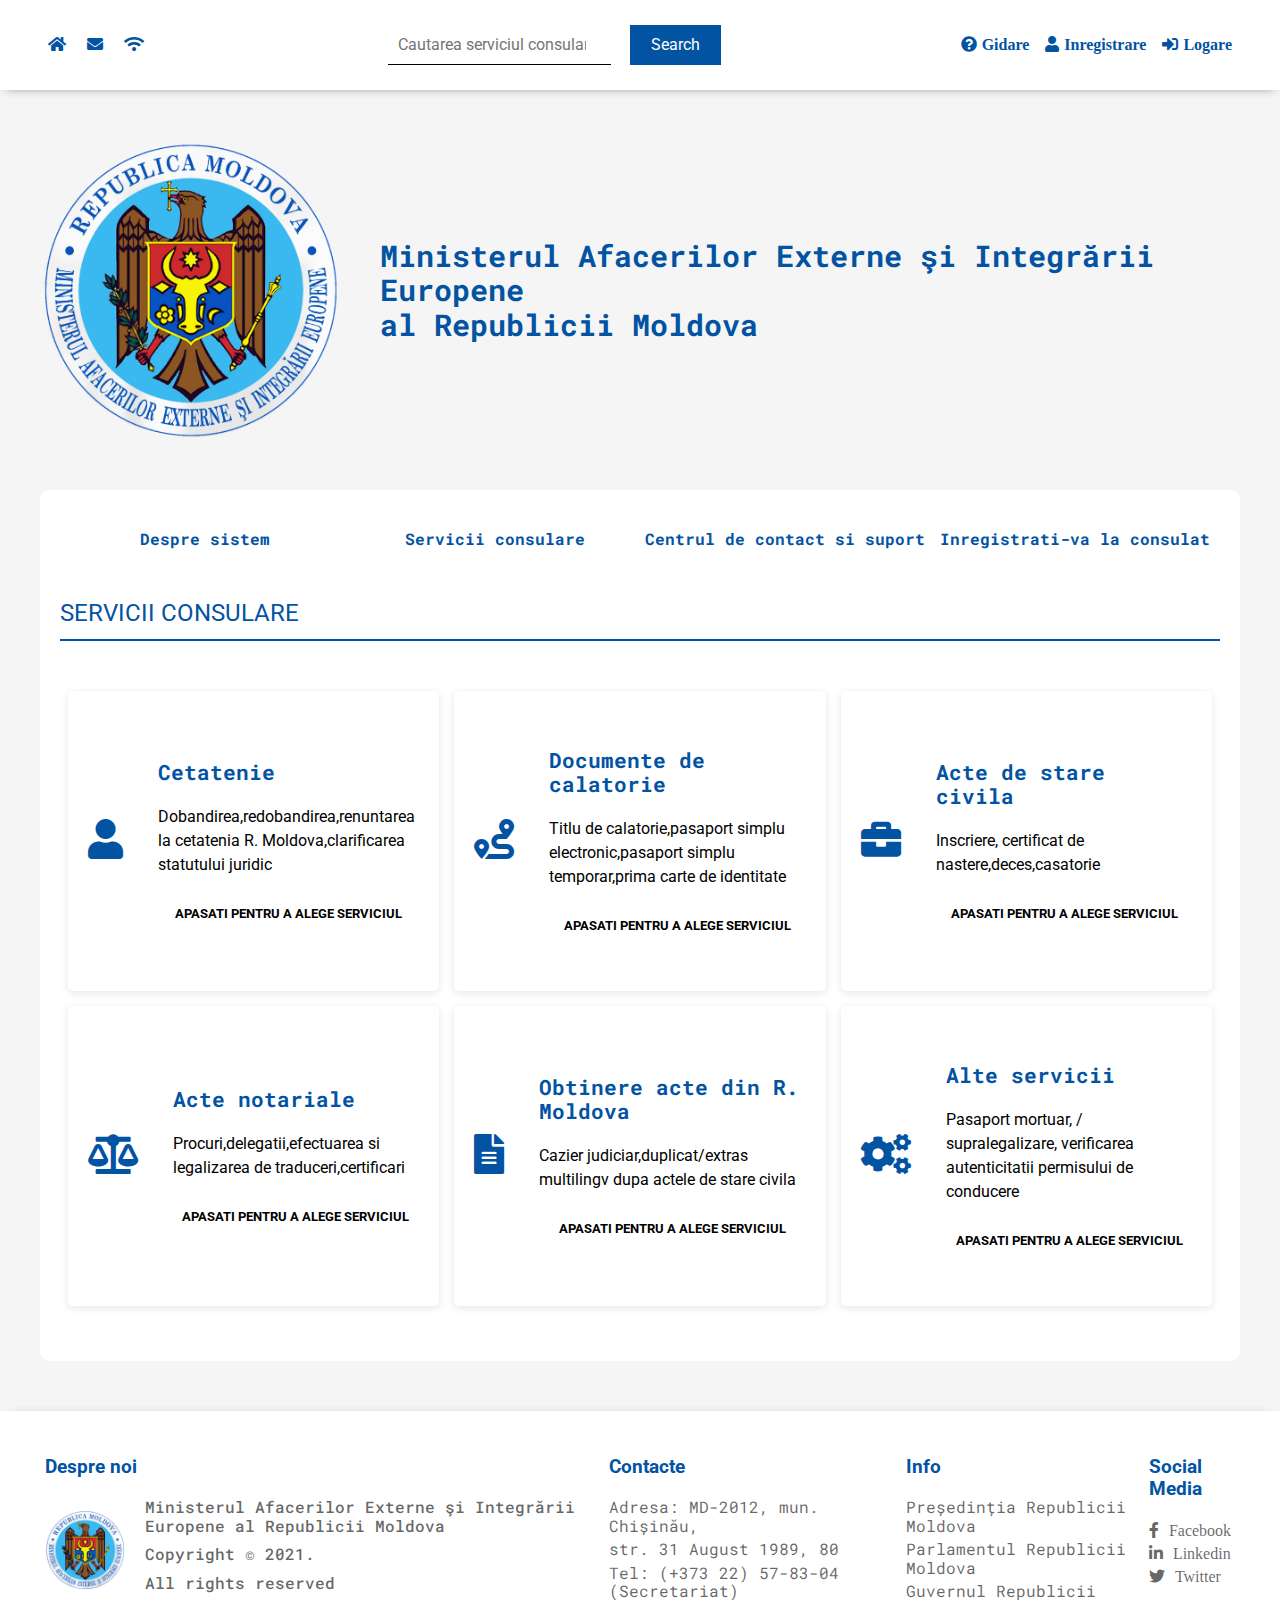
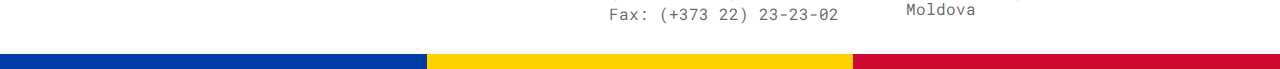
==== index.html @ ff4cf958 "Fixed Modal Windows" ====
<!DOCTYPE html>
<html lang="ro">

<head>
    <meta charset="UTF-8">
    <meta http-equiv="X-UA-Compatible" content="IE=edge">
    <meta name="viewport" content="width=device-width, initial-scale=1.0">
    <meta name="description" content="Servicii Consulare R.Moldova">
    <meta name="keywords"
        content="e-consulat, Servicii, Servicii Consulare, Consulat, Servicii Consulare R. Moldova, Servicii Online">
    <meta name="author" content="Oprea Danu">
    <link rel="icon" href="img/tab-icon.ico">
    <title>e-Consulatul R. Moldova</title>

    <link rel="preconnect" href="https://fonts.googleapis.com">
    <link rel="preconnect" href="https://fonts.gstatic.com" crossorigin>
    <link
        href="https://fonts.googleapis.com/css2?family=Roboto+Mono:wght@400;700&family=Roboto:wght@400;700&display=swap"
        rel="stylesheet">

    <link rel="stylesheet" href="css/all.css">
    <link rel="stylesheet" href="css/normalize.css">
    <link rel="stylesheet" href="css/style.css">
</head>

<body>
    <header id="header">
        <nav class="nav-bar">
            <div class="container">
                <ul class="nav-bar__ul">
                    <li class="nav-bar__item">
                        <ul class="nav-bar__sub-ul">
                            <li class="nav-bar__sub-item">
                                <a href="#" class="nav-bar__sub-link"><i class="fas fa-home"></i></a>
                            </li>
                            <li class="nav-bar__sub-item">
                                <a href="#" class="nav-bar__sub-link"><i class="fas fa-envelope"></i></a>
                            </li>
                            <li class="nav-bar__sub-item">
                                <a href="#" class="nav-bar__sub-link"><i class="fas fa-wifi"></i></a>
                            </li>
                        </ul>
                    </li>
                    <li class="nav-bar__item">
                        <form class="nav-search">
                            <input type="search" name="search" class="search-input"
                                placeholder="Cautarea serviciul consular">
                            <button type="submit" class="btn-search">Search</button>
                        </form>
                    </li>
                    <li class="nav-bar__item">
                        <ul class="nav-bar__sub-ul">
                            <li class="nav-bar__sub-item">
                                <a href="#" class="nav-bar__sub-link"><i class="fas fa-question-circle">Gidare</i></a>
                            </li>
                            <li class="nav-bar__sub-item">
                                <a href="#" class="nav-bar__sub-link"><i class="fas fa-user">Inregistrare</i></a>
                            </li>
                            <li class="nav-bar__sub-item">
                                <a href="#" class="nav-bar__sub-link"><i class="fas fa-sign-in-alt">Logare</i></a>
                            </li>
                        </ul>
                    </li>
                </ul>
            </div> <!-- container close -->
        </nav> <!-- nav-bar close -->
    </header> <!-- #header close -->

    <section class="section" id="banner">
        <div class="container">
            <div id="head-logo">
                <a class="head-logo__link" href="index.html">
                    <img class="main-logo" src="img/MAE Moldova.png"
                        alt="Ministerul Afacerilor Externe şi Integrării Europene al Republicii Moldova">
                    <div>Ministerul Afacerilor Externe şi Integrării Europene <br> al Republicii Moldova</div>
                </a>
            </div>
        </div>
    </section> <!-- banner close -->

    <section class="section" id="service">
        <div class="container">
            <div class="service-wrapper">
                <div class="service__nav-info">
                    <ul class="service__nav-ul">
                        <li class="service__nav-item">
                            <a class="service__nav-link" href="#">Despre sistem</a>
                        </li>
                        <li class="service__nav-item">
                            <a class="service__nav-link" href="#">Servicii consulare</a>
                        </li>
                        <li class="service__nav-item">
                            <a class="service__nav-link" href="#">Centrul de contact si suport</a>
                        </li>
                        <li class="service__nav-item">
                            <a class="service__nav-link" href="#">Inregistrati-va la consulat</a>
                        </li>
                    </ul>
                </div> <!-- service__nav-info close -->
                <div class="service__title">Servicii Consulare <br>
                    <hr>
                </div>



                <div class="modal-wrapper">
                    <div class="modal__inner">
                        <div class="modal__item">
                            <div class="modal__item-link">
                                <div class="modal__item-icon">
                                    <i class="fas fa-user"></i>
                                </div>
                                <div class="modal__item-info">
                                    <div class="modal__item-title">Cetatenie</div>
                                    <div class="modal__item-text">Dobandirea,redobandirea,renuntarea la cetatenia R.
                                        Moldova,clarificarea statutului juridic</div>
                                    <div class="modal__item-help">Apasati pentru a alege serviciul </div>
                                </div>
                            </div>

                            <div class="modali-content">
                                <a href="javascript:void(0)" class="modal-close"><i class="fas fa-times"></i></a>
                                <p class="mod">Cetatenie</p>
                                <p class="choice">Alegeţi, din lista de mai jos, serviciul despre care doriţi să aflaţi
                                    informatii sau sa adăugaţi o cerere nouă.
                                </p>
                                <div class="container2">
                                    <div class="container2_title">
                                        <p class="upper"> REDOBÂNDIREA / ACORDAREA CETĂȚENIEI R. MOLDOVEI</p>
                                    </div>
                                    <div class="container2_href">
                                        <div class="a1">
                                            <a href="#">Redobandirea cetateniei R. Moldova - pentru persoanele care au
                                                pierdut
                                                aceasta cetatenie,precum si descendentilor acestora pana la gradul II
                                                inclusiv
                                            </a>
                                        </div>
                                        <div class="a1">
                                            <a href="#">Redobandirea cetateniei R. Moldova - pentru persoanele care au
                                                fost cetateni
                                                R. Moldova, dar au pierdut cetatenia R. Moldova din motive neimputabile
                                                lor sau carora
                                                aceasta cetatenie le-a fost ridicata fara voia lor,precum si
                                                descendentii
                                                acestora pana la gradul III
                                            </a>
                                        </div>
                                        <div class="a1">
                                            <a href="#">
                                                Modificarea optiunii de domiciliu - inainte de aprobarea solicitarii de
                                                redobandire
                                            </a>
                                        </div>
                                        <div class="a1">
                                            <a href="#">
                                                Depunerea juramantului de credinta
                                            </a>
                                        </div>
                                        <div class="a1">

                                            <a href="#">
                                                Acordarea cetateniei R. Moldova articolul 8,indice 1
                                            </a>
                                        </div>
                                        <div class="a1">
                                            <a href="#">
                                                Eliberarea duplicatului certificatului de cetatenie R. Moldova
                                            </a>
                                        </div>
                                        <div class="a1">
                                            <a href="#">
                                                Eliberarea dovezii de cetatenie
                                            </a>

                                        </div>
                                    </div>
                                </div>
                                <div class="container2">
                                    <div class="container2_title">
                                        <p class="upper"> Dobandirea cetateniei R. Moldova pentru minori (neinclusi in
                                            ordinul anc
                                            al parintelui/parintilor</p>
                                    </div>
                                    <div class="container2_href">
                                        <div class="a1">
                                            <a href="#">
                                                Dobandirea cetateniei R. Moldova pentru minori (daca parintele a obtinut
                                                cetatenia
                                                R. Moldova cf art. 10)
                                            </a>
                                        </div>
                                        <div class="a1">
                                            <a href="#">
                                                Dobandirea cetateniei R. Moldova pentru minori (daca parintele a obtinut
                                                cetatenia
                                                R. Moldova cf art. 11)
                                            </a>
                                        </div>
                                        <div class="a1">
                                            <a href="#">
                                                Dobandirea cetateniei R. Moldova pentru minori (daca parintele a obtinut
                                                cetatenia
                                                R. Moldova cf art. 8 indice 1)
                                            </a>
                                        </div>
                                        <div class="a1">
                                            <a href="#">
                                                Eliberarea certificatului de cetatenie R. Moldova minorilor (pentru
                                                cererile de
                                                redobandire depuse ulterior dobandirii cetateniei R. Moldova de catre
                                                parinti)
                                            </a>
                                        </div>
                                    </div>
                                </div>
                                <div class="container2" id="error">
                                    <div class="container2_title">
                                        <p class="upper">
                                            Renuntarea la cetatenia R. Moldova
                                        </p>
                                    </div>
                                    <div class="container2_href">
                                        <div class="a1">
                                            <a href="#">
                                                Renuntare la cetatenia R. Moldova
                                            </a>
                                        </div>
                                        <div class="a1">
                                            <a href="#">
                                                Eliberarea adeverintei de recrutare
                                            </a>
                                        </div>
                                        <div class="a1">
                                            <a href="#">
                                                Verificarea statutului juridic in raportul cu statul R. Moldova
                                            </a>
                                        </div>
                                    </div>
                                </div>
                            </div> <!-- modali-content close -->
                        </div> <!-- modal__item close -->

                        <div class="modal__item">
                            <div class="modal__item-link">
                                <div class="modal__item-icon">
                                    <i class="fas fa-route"></i>
                                </div>
                                <div class="modal__item-info">
                                    <div class="modal__item-title">Documente de calatorie</div>
                                    <div class="modal__item-text">Titlu de calatorie,pasaport simplu electronic,pasaport
                                        simplu temporar,prima carte de identitate</div>
                                    <div class="modal__item-help">Apasati pentru a alege serviciul </div>
                                </div>
                            </div>
                            <div class="modali-content">
                                <a href="javascript:void(0)" class="modal-close"><i class="fas fa-times"></i></a>
                                <p class="mod">Documente de calatorie</p>
                                <p class="choice">Alegeţi, din lista de mai jos, serviciul despre care doriţi să aflaţi
                                    informatii sau sa adăugaţi o cerere nouă.
                                </p>
                                <div class="container2">
                                    <div class="container2_title">
                                        <p class="upper"> Titlu de calatorie</p>
                                    </div>
                                    <div class="container2_href">
                                        <div class="a1">
                                            <a href="#">Titlu de calatorie pentru cetateni R.Moldova majori (valabil max
                                                30 zile)
                                            </a>
                                        </div>
                                        <div class="a1">
                                            <a href="#">Titlu de calatorie pentru cetateni R.Moldova minori cu varsta
                                                sub 14 ani
                                                (valabil max 30 zile)
                                            </a>
                                        </div>
                                        <div class="a1">
                                            <a href="#">
                                                Titlu de calatorie pentru cetateni R.Moldova minori cu varsta peste 14
                                                ani (valabil
                                                max 30 zile)
                                            </a>
                                        </div>

                                    </div>
                                </div>
                                <div class="container2">
                                    <div class="container2_title">
                                        <p class="upper"> carte de identitate</p>
                                    </div>
                                    <div class="container2_href">
                                        <div class="a1">
                                            <a href="#">
                                                Eliberarea primei carti de identitate la implinirea de 14 ani
                                            </a>
                                        </div>

                                    </div>
                                </div>
                                <div class="container2" id="error">
                                    <div class="container2_title">
                                        <p class="upper">
                                            Pasaport simplu electronic
                                        </p>
                                    </div>
                                    <div class="container2_href">
                                        <div class="a1">
                                            <a href="#">
                                                Pasaport simplu electronic pentru cetateni R.Moldova majori cu
                                                domiciliul in
                                                R.Moldova (valabil 10 ani)
                                            </a>
                                        </div>
                                        <div class="a1">
                                            <a href="#">
                                                Pasaport simplu electronic pentru cetateni R.Moldova majori cu
                                                domiciliul in
                                                strainatate (valabil 10 ani)

                                            </a>
                                        </div>
                                        <div class="a1">
                                            <a href="#">
                                                Pasaport simplu electronic pentru cetateni R.Moldova minori cu varsta
                                                sub 14 ani cu
                                                domiciliul in R.Moldova (valabil 3/5 ani)

                                            </a>
                                        </div>
                                        <div class="a1">
                                            <a href="#">
                                                Pasaport simplu electronic pentru cetateni R.Moldova minori cu varsta
                                                sub 14 ani cu
                                                domiciliul in strainatate (valabil 3/5 ani)
                                            </a>
                                        </div>
                                        <div class="a1">
                                            <a href="#">
                                                Pasaport simplu electronic pentru cetateni R.Moldova minori cu varsta
                                                peste 14 ani
                                                cu domiciliul in R.Moldova (5 ani)
                                            </a>
                                        </div>
                                        <div class="a1">
                                            <a href="#">
                                                Pasaport simplu electronic pentru cetateni R.Moldova minori cu varsta
                                                peste 14 ani
                                                cu domiciliul in strainatate (5 ani)
                                            </a>
                                        </div>

                                    </div>
                                </div>
                                <div class="container2" id="error">
                                    <div class="container2_title">
                                        <p class="upper">
                                            PAȘAPORT SIMPLU TEMPORAR

                                        </p>
                                    </div>
                                    <div class="container2_href">
                                        <div class="a1">
                                            <a href="#">
                                                Pasaport simplu temporar pentru cetateni R.Moldova majori cu domiciliul
                                                in R.Moldova
                                                (valabil 1 ani)
                                            </a>
                                        </div>
                                        <div class="a1">
                                            <a href="#">
                                                Pasaport simplu temporar pentru cetateni R.Moldova majori cu domiciliul
                                                in
                                                strainatate (valabil 1 ani)

                                            </a>
                                        </div>
                                        <div class="a1">
                                            <a href="#">
                                                Pasaport simplu temporar pentru cetateni R.Moldova minori cu varsta sub
                                                14 ani cu
                                                domiciliul in R.Moldova (1 an)

                                            </a>
                                        </div>
                                        <div class="a1">
                                            <a href="#">
                                                Pasaport simplu temporar pentru cetateni R.Moldova minori cu varsta sub
                                                14 ani cu
                                                domiciliul in strainatate (valabil 1 an)
                                            </a>
                                        </div>
                                        <div class="a1">
                                            <a href="#">
                                                Pasaport simplu temporar pentru cetateni R.Moldova minori cu varsta
                                                peste 14 ani cu
                                                domiciliul in R.Moldova (valabil 1 an)
                                            </a>
                                        </div>
                                        <div class="a1">
                                            <a href="#">
                                                Pasaport simplu temporar pentru cetateni R.Moldova minori cu varsta
                                                peste 14 ani cu
                                                domiciliul in strainatate (valabil 1 an)
                                            </a>
                                        </div>
                                    </div>
                                </div>
                            </div> <!-- modali-content close-->
                        </div> <!-- modal__item close -->

                        <div class="modal__item">
                            <div class="modal__item-link">
                                <div class="modal__item-icon">
                                    <i class="fas fa-briefcase"></i>
                                </div>
                                <div class="modal__item-info">
                                    <div class="modal__item-title">Acte de stare civila</div>
                                    <div class="modal__item-text">Inscriere, certificat de nastere,deces,casatorie</div>
                                    <div class="modal__item-help">Apasati pentru a alege serviciul </div>
                                </div>
                            </div>
                            <div class="modali-content">
                                <a href="javascript:void(0)" class="modal-close"><i class="fas fa-times"></i></a>
                                <p class="mod">Acte de stare civila</p>
                                <p class="choice">Alegeţi, din lista de mai jos, serviciul despre care doriţi să aflaţi
                                    informatii sau sa adăugaţi o cerere nouă.
                                </p>
                                <div class="container2">
                                    <div class="container2_title">
                                        <p class="upper">acte de stare civila</p>
                                    </div>
                                    <div class="container2_href">
                                        <div class="a1">
                                            <a href="#">Inscriere certificat de nastere strain in registrele de stare
                                                civila
                                                R.Moldova
                                            </a>
                                        </div>
                                        <div class="a1">
                                            <a href="#">Inregistrare nastere
                                            </a>
                                        </div>
                                        <div class="a1">
                                            <a href="#">
                                                Inregistrarea (oficierea) casatoriei la misiunea diplomatica/oficiul
                                                consular
                                            </a>
                                        </div>
                                        <div class="a1">
                                            <a href="#">Inscriere certificat de casatorie strain in registrele de stare
                                                civila
                                                R.Moldova
                                            </a>
                                        </div>
                                        <div class="a1">
                                            <a href="#">Inregistrare deces
                                            </a>
                                        </div>
                                        <div class="a1">
                                            <a href="#">Inscriere certificat de deces strain in registrele de stare
                                                civila
                                                R.Moldova
                                            </a>
                                        </div>
                                        <div class="a1">
                                            <a href="#">Inscriere de mentiuni privind modificarile intervenite in
                                                statutul civil
                                                in strainatate
                                            </a>
                                        </div>
                                    </div>
                                </div>
                            </div> <!-- modali-content close-->
                        </div> <!-- modal__item close -->

                        <div class="modal__item">
                            <div class="modal__item-link">
                                <div class="modal__item-icon">
                                    <i class="fas fa-balance-scale"></i>
                                </div>
                                <div class="modal__item-info">
                                    <div class="modal__item-title">Acte notariale</div>
                                    <div class="modal__item-text">Procuri,delegatii,efectuarea si legalizarea de
                                        traduceri,certificari</div>
                                    <div class="modal__item-help">Apasati pentru a alege serviciul </div>
                                </div>
                            </div>
                            <div class="modali-content">
                                <a href="javascript:void(0)" class="modal-close"><i class="fas fa-times"></i></a>
                                <p class="mod">Acte notariale</p>
                                <p class="choice">Alegeţi, din lista de mai jos, serviciul despre care doriţi să aflaţi
                                    informatii sau sa adăugaţi o
                                    cerere nouă.
                                </p>
                                <div class="container2">
                                    <div class="container2_title">
                                        <p class="upper"> autentificari</p>
                                    </div>
                                    <div class="container2_href">
                                        <div class="a1">
                                            <a href="./downloads/masters.pdf">Procuri</a>
                                        </div>
                                        <div class="a1">
                                            <a href="#">Delegatii
                                            </a>
                                        </div>
                                        <div class="a1">
                                            <a href="#">
                                                Modificarea optiunii de domiciliu - inainte de aprobarea solicitarii de
                                                redobandire
                                            </a>
                                        </div>
                                        <div class="a1">
                                            <a href="#">
                                                Depunerea juramantului de credinta
                                            </a>
                                        </div>
                                        <div class="a1">

                                            <a href="#">
                                                Acordarea cetateniei R.Moldova articolul 8,indice 1
                                            </a>
                                        </div>
                                        <div class="a1">
                                            <a href="#">
                                                Eliberarea duplicatului certificatului de cetatenie R.Moldova
                                            </a>
                                        </div>
                                        <div class="a1">
                                            <a href="#">
                                                Eliberarea dovezii de cetatenie
                                            </a>
                                        </div>
                                        <div class="container2">
                                            <div class="container2_title">
                                                <p class="upper">altele</p>
                                            </div>
                                            <div class="container2_href">
                                                <div class="a1">
                                                    <a href="#">Testamente
                                                    </a>
                                                </div>
                                                <div class="a1">
                                                    <a href="#">Eliberarea duplicatelor actelor autentice la o data
                                                        ulterioara
                                                        autentificarii
                                                        acestora
                                                    </a>
                                                </div>
                                                <div class="a1">
                                                    <a href="#">
                                                        Conventia de alegere a legii aplicabile regimului matrimonial
                                                    </a>
                                                </div>
                                                <div class="a1">
                                                    <a href="#">Angajament plata
                                                    </a>
                                                </div>
                                            </div>
                                        </div>
                                    </div>
                                </div>
                                <div class="container2">
                                    <div class="container2_title">
                                        <p class="upper"> Legalizari </p>
                                    </div>
                                    <div class="container2_href">
                                        <div class="a1">
                                            <a href="#">
                                                Legalizare de copii de pe inscrisuri
                                            </a>
                                        </div>
                                        <div class="a1">
                                            <a href="#">
                                                Legalizarea de sigilii si semnaturi de pe acte oficiale -
                                                Supralegalizare
                                            </a>
                                        </div>
                                        <div class="a1">
                                            <a href="#">
                                                Laglizarea de semnaturi de pe inscrisuri sub semnatura privata
                                            </a>
                                        </div>
                                        <div class="container2">
                                            <div class="container2_title">
                                                <p class="upper"> Legalizari de traduceri </p>
                                            </div>
                                            <div class="container2_href">
                                                <div class="a1">
                                                    <a href="#">
                                                        Legalizarea semnaturii unui traducator autorizat de Ministerul
                                                        Justitiei
                                                        R.Moldova
                                                    </a>
                                                </div>
                                                <div class="a1">
                                                    <a href="#">
                                                        Efectuarea si legalizarea de traduceri de catre consulat
                                                    </a>
                                                </div>
                                            </div>
                                        </div>
                                    </div>
                                </div>
                                <div class="container2" id="error">
                                    <div class="container2_title">
                                        <p class="upper">
                                            Certificari
                                        </p>
                                    </div>
                                    <div class="container2_href">
                                        <div class="a1">
                                            <a href="#">
                                                Certificarea ca o persoana este in viata
                                            </a>
                                        </div>
                                        <div class="a1">
                                            <a href="#">
                                                Certificarea ca o anumita persoana se afla intr-un anumit loc
                                            </a>
                                        </div>
                                        <div class="a1">
                                            <a href="#">
                                                Certificarea unei fotografii
                                            </a>
                                        </div>
                                        <div class="container2" id="error">
                                            <div class="container2_title">
                                                <p class="upper">
                                                    Alte Certificari
                                                </p>
                                            </div>
                                            <div class="container2_href">
                                                <div class="a1">
                                                    <a href="#">
                                                        Alte certificari
                                                    </a>
                                                </div>
                                                <div class="a1">
                                                    <a href="#">
                                                        Certificarea faptului ca o anumita persoana s-a prezentat in
                                                        urma unei
                                                        notificari sau
                                                        somatii la o anumita zi si ora la sediul misiunii
                                                        diplomatice/oficiului
                                                        consular
                                                    </a>
                                                </div>
                                                <div class="a1">
                                                    <a href="#">
                                                        Certificarea modificarilor survenite in rolul de echipaj al
                                                        navelor
                                                        ,inclusiv schimbarea
                                                        comandantului de nava
                                                    </a>
                                                </div>
                                            </div>
                                        </div>
                                    </div>
                                </div>
                                <div class="container2" id="error">
                                    <div class="container2_title">
                                        <p class="upper">
                                            Alte servicii notariale
                                        </p>
                                    </div>
                                    <div class="container2_href">
                                        <div class="a1">
                                            <a href="#">
                                                Dare de data alerta
                                            </a>
                                        </div>
                                        <div class="a1">
                                            <a href="#">
                                                Eliberare duplicat din arhiva misiunii diplomatice altele decat cele
                                                autentice
                                            </a>
                                        </div>
                                        <div class="a1">
                                            <a href="#">
                                                Eliberarea unui certificat de cutuma/de legislatie
                                            </a>
                                        </div>
                                        <div class="a1">
                                            <a href="#">
                                                Primirea in depozit a inscrisurilor si documentelor
                                            </a>
                                        </div>
                                        <div class="a1">
                                            <a href="#">
                                                Incheiere de rectificare
                                            </a>
                                        </div>
                                        <div class="a1">
                                            <a href="#">
                                                Verificarea in registrele notariale CNARNN
                                            </a>
                                        </div>
                                        <div class="a1">
                                            <a href="#">
                                                Inregistrarea si vizarea protestului de mare,a jurnalului de bord si a
                                                jurnalului de masini
                                            </a>
                                        </div>
                                        <div class="a1">
                                            <a href="#">
                                                Eliberarea permisului provizoriu de nationalitate,pentru navele
                                                construite in
                                                strainatate,achizitionate sau carora li se schimba clasa
                                            </a>
                                        </div>
                                        <div class="a1">
                                            <a href="#">
                                                Prelungire carnet de marinar
                                            </a>
                                        </div>
                                        <div class="a1">
                                            <a href="#">
                                                Alte acte notariale
                                            </a>
                                        </div>
                                        <div class="a1">
                                            <a href="#">
                                                Eliberare copie/extras de pe actele aflate in arhiva misiunii
                                                diplomatice
                                            </a>


                                        </div>
                                    </div>
                                </div>
                            </div>
                        </div> <!-- modal__item close -->

                        <div class="modal__item">
                            <div class="modal__item-link">
                                <div class="modal__item-icon">
                                    <i class="fas fa-file-alt"></i>
                                </div>
                                <div class="modal__item-info">
                                    <div class="modal__item-title">Obtinere acte din R. Moldova</div>
                                    <div class="modal__item-text">Cazier judiciar,duplicat/extras multilingv dupa actele
                                        de stare civila</div>
                                    <div class="modal__item-help">Apasati pentru a alege serviciul </div>
                                </div>
                            </div>
                            <div class="modali-content">
                                <a href="javascript:void(0)" class="modal-close"><i class="fas fa-times"></i></a>
                                <p class="mod">Obtinere acte din R.Moldova</p>
                                <p class="choice">Alegeţi, din lista de mai jos, serviciul despre care doriţi să aflaţi
                                    informatii sau sa adăugaţi o cerere nouă.
                                </p>
                                <div class="container2">
                                    <div class="container2_title">
                                        <p class="upper">obtinere acte din R.Moldova</p>
                                    </div>
                                    <div class="container2_href">
                                        <div class="a1">
                                            <a href="#">Duplicat al certificatelor de stare civila ( certificat de
                                                nastere,casatorie,deces)
                                            </a>
                                        </div>
                                        <div class="a1">
                                            <a href="#">Extras multilingv dupa actele de stare civila (act de nastere,
                                                casatorie, deces)
                                            </a>
                                        </div>
                                        <div class="a1">
                                            <a href="#">
                                                Cazier judiciar
                                            </a>
                                        </div>
                                        <div class="a1">
                                            <a href="#">Atribuire CNP
                                            </a>
                                        </div>
                                        <div class="a1">
                                            <a href="#">Adeverinta de stare civila (anexa nr. 9 la Metodologia cu
                                                privire la
                                                aplicarea unitara a dispozitiilor in materie de stare civila HG 64/2011)
                                            </a>
                                        </div>
                                    </div>
                                </div>
                            </div> <!-- modali-content close -->
                        </div> <!-- modal__item close -->

                        <div class="modal__item">
                            <div class="modal__item-link">
                                <div class="modal__item-icon">
                                    <i class="fas fa-cogs"></i>
                                </div>
                                <div class="modal__item-info">
                                    <div class="modal__item-title">Alte servicii</div>
                                    <div class="modal__item-text">Pasaport mortuar, / supralegalizare, verificarea
                                        autenticitatii permisului de conducere</div>
                                    <div class="modal__item-help">Apasati pentru a alege serviciul </div>
                                </div>
                            </div>
                            <div class="modali-content">
                                <a href="javascript:void(0)" class="modal-close"><i class="fas fa-times"></i></a>
                                <p class="mod">Alte servicii</p>
                                <p class="choice">Alegeţi, din lista de mai jos, serviciul despre care doriţi să aflaţi
                                    informatii sau sa adăugaţi o cerere nouă.
                                </p>
                                <div class="container2">
                                    <div class="container2_title">
                                        <p class="upper">Alte servicii</p>
                                    </div>
                                    <div class="container2_href">
                                        <div class="a1">
                                            <a href="#">Verificarea autenticitatii permisului de conducere
                                            </a>
                                        </div>
                                        <div class="a1">
                                            <a href="#">Solicitare atestat de domiciliu
                                            </a>
                                        </div>
                                        <div class="a1">
                                            <a href="#">
                                                Apostilare/Supralegalizare prin intermediul misiunii
                                                diplomatice/oficiului
                                                consular
                                            </a>
                                        </div>
                                        <div class="a1">
                                            <a href="#">Pasaport mortuar
                                            </a>
                                        </div>
                                        <div class="a1">
                                            <a href="#">Prestare alte servicii - formulare definite pe plan local
                                            </a>
                                        </div>
                                        <div class="a1">
                                            <a href="#">Permis de mic trafic la frontiera
                                            </a>
                                        </div>
                                        <div class="a1">
                                            <a href="#">Formular standard multilingv emis in baza Regulamentului (UE)
                                                nr.2016/1191
                                            </a>
                                        </div>
                                    </div>
                                </div>
                            </div> <!-- modali-content close -->
                        </div> <!-- modal__item close -->
                    </div> <!-- modal__inner close-->
                </div> <!-- modal-wrapper close -->
            </div> <!-- service-wrapper close -->
        </div> <!-- container close -->
    </section> <!-- service close -->

    <footer class="footer">
        <div class="container">
            <div class="footer__wrapper">
                <div class="footer__item--max">
                    <div class="footer__item">
                        <h3 class="footer__title --title">Despre noi</h3>
                        <div class="footer__about-text">
                            <img class="main-logo footer--logo" src="img/MAE Moldova.png"
                                alt="Ministerul Afacerilor Externe şi Integrării Europene RM">
                            <div>
                                <p>Ministerul Afacerilor Externe şi Integrării Europene al Republicii Moldova</p>
                                <p>Copyright © 2021.</p>
                                <p>All rights reserved</p>
                            </div>
                        </div>
                    </div>
                </div>
                <div class="footer__item--min">
                    <div class="footer__item">
                        <h3 class="footer__title --title">Contacte</h3>
                        <ul class="footer__list-link">
                            <li class="footer-link">
                                <p>Adresa: MD-2012, mun. Chișinău,</p>
                            </li>
                            <li class="footer-link">
                                <p>str. 31 August 1989, 80 </p>
                            </li>
                            <li class="footer-link">
                                <p>Tel: (+373 22) 57-83-04 (Secretariat)</p>
                            </li>
                            <li class="footer-link">
                                <p>Fax: (+373 22) 23-23-02</p>
                            </li>
                        </ul>
                    </div>
                    <div class="footer__item">
                        <h3 class="footer__title --title">Info</h3>
                        <ul class="footer__list-link">
                            <li class="footer-link">
                                <a href="https://www.presedinte.md/" target="_blank">Președinția Republicii Moldova</a>
                            </li>
                            <li class="footer-link">
                                <a href="https://multimedia.parlament.md/" target="_blank">Parlamentul Republicii
                                    Moldova</a>
                            </li>
                            <li class="footer-link">
                                <a href="https://gov.md/ro" target="_blank">Guvernul Republicii Moldova</a>
                            </li>
                        </ul>
                    </div>
                    <div class="footer__item">
                        <h3 class="footer__title --title">Social Media</h3>
                        <ul class="footer__list-link">
                            <li class="footer-link">
                                <a href="https://www.facebook.com/mfa.gov.md" target="_blank"><i
                                        class="fab fa-facebook-f">Facebook</i></a>
                            </li>
                            <li class="footer-link">
                                <a href="https://www.linkedin.com/company/moldovamfa/?trk=ppro_cprof&originalSubdomain=ro"
                                    target="_blank"><i class="fab fa-linkedin-in">Linkedin</i></a>
                            </li>
                            <li class="footer-link">
                                <a href="https://twitter.com/moldovamfa" target="_blank"><i
                                        class="fab fa-twitter">Twitter</i></a>
                            </li>
                        </ul>
                    </div>
                </div> <!-- footer__item--min close -->

            </div> <!-- footer__wrapper close -->
        </div> <!-- container close -->
        <div id="footer-flag">
            <div class="flag-color flag--blue"></div>
            <div class="flag-color flag--yellow"></div>
            <div class="flag-color flag--red"></div>
        </div> <!-- flag close -->
    </footer> <!-- footer-flag close -->


    <script src="js/main.js"></script>
</body>

</html>
---- css/style.css ----
body{
    color: #0353a3;
    background-color: #F5F5F5;
    font-family: 'Roboto', sans-serif;
}

.container {
    width: 100%;
    padding: 0px 20px;
    max-width: 1240px;
    margin: 0 auto;
}


/* ### navigation ### */
.nav-bar {
    box-shadow: 0 4px 10px -6px grey;
    padding: 25px 0;
    color: #0353a3;
    background-color: #fff;

    /* position: fixed; */
}

.nav-bar__ul {
    display: flex;
    flex-wrap: wrap;
    justify-content: space-between;
    align-items: center;
}

.nav-bar__sub-ul {
    display: flex;
    flex-wrap: wrap;
    justify-content: space-between;
}

.nav-bar__sub-item {
    margin: 0 8px;   
}

.nav-bar__sub-link {
    color: inherit;
}

.nav-bar__sub-link:hover {
    color: #093158;
}

.nav-bar__sub-link i::before {
    margin-right: 5px;
}

.search-input{
    border: none;
    border-bottom: 1px solid #000;
    padding: 10px 10px;
    text-align: center;
}

.search-input:focus{
    outline: none;
    border-bottom: 1px solid #0353a3;
}

.btn-search {
    background-color: #0353a3;
    color: #fff;
    padding: 10px 20px;
    margin-left: 15px;

    border: 1px solid transparent;
    cursor: pointer;
    transition: all .2s linear;
}

.btn-search:hover{
    color: #0353a3;
    background-color: transparent;
    border: 1px solid #0353a3;

}

.btn-search:focus{
    text-decoration: underline;
}
/* ### navigation close ### */


/* ### section header logo ### */
.section {
    margin-top: 50px;
    margin-bottom: 50px;
}

.head-logo__link {
    display: flex;
    justify-content: center;
    align-items: center;

    font-family: 'Roboto Mono', monospace;
    font-weight: 700;
    font-size: 30px;
    color: #0353a3;
}

.main-logo {
    display: block;

    width: 25%;
    height: auto;
    margin-right: 40px;
}

.head-logo__link div{
    color: inherit;
}
/* ### section header logo close ### */



/* ### section services close ### */
.section {
}

#service{

}
.service-wrapper {
    width: 100%;
    padding: 40px 20px;
    border-radius: 10px;
    background-color: #fff;
}
.service__nav-info {
    width: 100%;
}
.service__nav-ul {
    width: 100%;
    display: flex;
    justify-content: space-between;
    align-items: center;
}
.service__nav-item {
    height: 100%;
    width: 100%;
    text-align: center;
}
.service__nav-link {
    height: 100%;
    width: 100%;
    padding: 10px 0;

    font-family: 'Roboto Mono', monospace;
    font-weight: 700;
    color: #0353a3;

    transition: all .2s linear;
}

.service__nav-link:hover{
    text-decoration: underline;
    color: #093158;
}

.service__title{
    font-size: 1.5rem;
    text-transform: uppercase;
    margin-top: 50px;
}
.service__title hr{
    background-color: #0353a3;
    height: 2px;
    
    border: none;
}

/* Modal window */

.modal-wrapper {
    margin-top: 50px;
}
.modal__inner {
    display: flex;
    justify-content: space-around;
    align-items: center;
    flex-wrap: wrap;

}
.modal__item {
    width: 32%;
    min-height: 300px;
    margin-bottom: 15px;

    display: flex;
    justify-content: center;
    align-items: center;
    
    background: #fff;
    padding: 40px 20px;
    border-radius: 5px;
    box-shadow: 0 2px 8px 0 rgb(0 0 0 / 10%);

    transition: all .3s linear;
}

.modal__item-link{
    display: flex;
    justify-content: center;
    align-items: center;
}

.modal__item-icon {
    font-size: 40px;
    margin-right: 35px;
}

.modal__item-info {
    color:rgba(0, 0, 0, 1)
}

.modal__item-title {
    font-size: 1.3rem;
    font-family: 'Roboto Mono', monospace;
    font-weight: 700;
    color: #0353a3;
}

.modal__item-text {
    font-size: 1rem;
    margin-top: 20px;
    font-family: 'Roboto', sans-serif;
    line-height: 1.5;

    margin-bottom: 30px;
}

.modal__item-help{
    text-align: center;
    font-weight: 700;
    text-transform: uppercase;
    font-size: 0.8rem;
}

.modal__item:hover{
    background: rgb(3,83,163);
    background: linear-gradient(45deg, rgba(3,83,163,1) 0%, rgba(36,130,224,1) 100%);
    cursor: pointer;
}

.modal__item:hover .modal__item-title, 
.modal__item:hover .modal__item-text, 
.modal__item:hover .modal__item-icon,
.modal__item:hover .modal__item-help{
    color: #fff;
}

.modali-content  {
    background-color: #fff;
    padding: 35px;
    border-radius: 10px;
    box-shadow: 0 2px 8px 0 rgba(0, 0, 0, 0.1);
    max-width: 700px;
    min-width: 700px;
    
    position: fixed;
    z-index: 10;
    left: 50%;
    top: 50%;
    transform: translate(-50%, -50%);
    
    display: none;
    width: 500px;
    height: 640px;
    overflow: scroll;
}

.mod{
    color:black;
    font-size:20px;
    border-bottom:1px #a3a3a3 solid;
    text-align:center;
}

.choice{
    text-align: center;
    font-size: 13px;
    padding:5px;
    border:1px #bce8f1 solid;
    border-radius:4px;
    color:#1f3d5d;
}

.container2{
    margin-left:10px;
    border:1px #ccc solid;
}

.container2 a{
    margin-left:14px;
    text-decoration:none;
    color:black;

    font-size:12px;
}
.container2 p {
    margin-left:14px;
    text-transform: uppercase;
    font-size:15px;
    font-weight:bold;
    
}

.container2_title{
    background:#fafafa;
    padding-top:1px;
    padding-bottom:1px;
    border-bottom:1px #ccc solid;
  
}

.a1{
    border-bottom:1px #ccc solid;
}

.a1:hover{
   background:#fafafa
}

.container2 a:hover{
    color:#1f3d5d;
}

.modal-close {
    position: absolute;
    top: 15px;
    right: 15px;
    font-weight: bold;

    color: rgba(0, 0, 0, 0.6);
    font-size: 25px;
    transition: all .2s linear;
}

.modal-close:hover{
    color: rgba(0, 0, 0, 1);
}

.modali-content.active {
    animation: display-modal .3s ease-in-out;
}

.modali-content.show {
    display: block !important;
    transform: .3s;
}

@keyframes display-modal {
    0% {
        opacity: .8;
        visibility: hidden;
        transform: translate(-50%, -50%) scale(.8);
    }
    100% {
        opacity: 1;
        visibility: visible;
        transform: translate(-50%, -50%) scale(1);
    }
}
/* Modal window */

/* ### section services close ### */















/* ### footer ### */
.footer {
    padding-top: 40px;
    margin-top: 40px;
    box-shadow: 0 4px 10px -6px grey;
    box-shadow: 0 -4px 10px -10px grey;
    background-color: #fff;
}

.footer__wrapper {
    display: flex;
    justify-content: space-between;
    flex-wrap: wrap;
}

.footer__item--max{
    width: 45%;
}

.footer__item--min{
    width: 53%;
    display: flex;
    justify-content: space-between;

}

.footer__item {
    width: 33,333%;
    padding: 5px;
}

.footer__title {
    font-size: 1.2rem;
    margin-bottom: 20px;
}

.footer__about-text {
    font-family: 'Roboto Mono', monospace;
    font-weight: 500;
    color: rgba(0, 0, 0, 0.6);

    display: flex;
    justify-content: center;
    align-items: center;

}

.footer--logo{
    width: 80px;
    height: auto;

    margin-right: 20px;
}

.footer__about-text p{
    padding-bottom: 10px;
}

.footer__list-link {
    font-family: 'Roboto Mono', monospace;
}

.footer__list-link a{
    font-family: inherit;
    color: rgba(0, 0, 0, 0.6);
}

.footer-link {
    margin-bottom: 5px;
    transition: all .2s linear;
}

.footer-link i::before{
    margin-right: 10px;
}

.footer-link:hover.footer-link a{
    color: rgba(0, 0, 0, 1);
}

.footer-link p{
    color: rgba(0, 0, 0, 0.6);
}

#footer-flag{
    display: flex;
    justify-content: center;
    align-items: center;
    
    width: 100%;
    height: 15px;
    margin-top: 20px;
}
.flag-color {
    width: 33.3333%;
    height: 100%;
}
.flag--blue {
    background-color: #023CA7;
}
.flag--yellow {
    background-color: #FFD200;
}
.flag--red {
    background-color: #CC0A2F;
}
/* ### footer close ### */
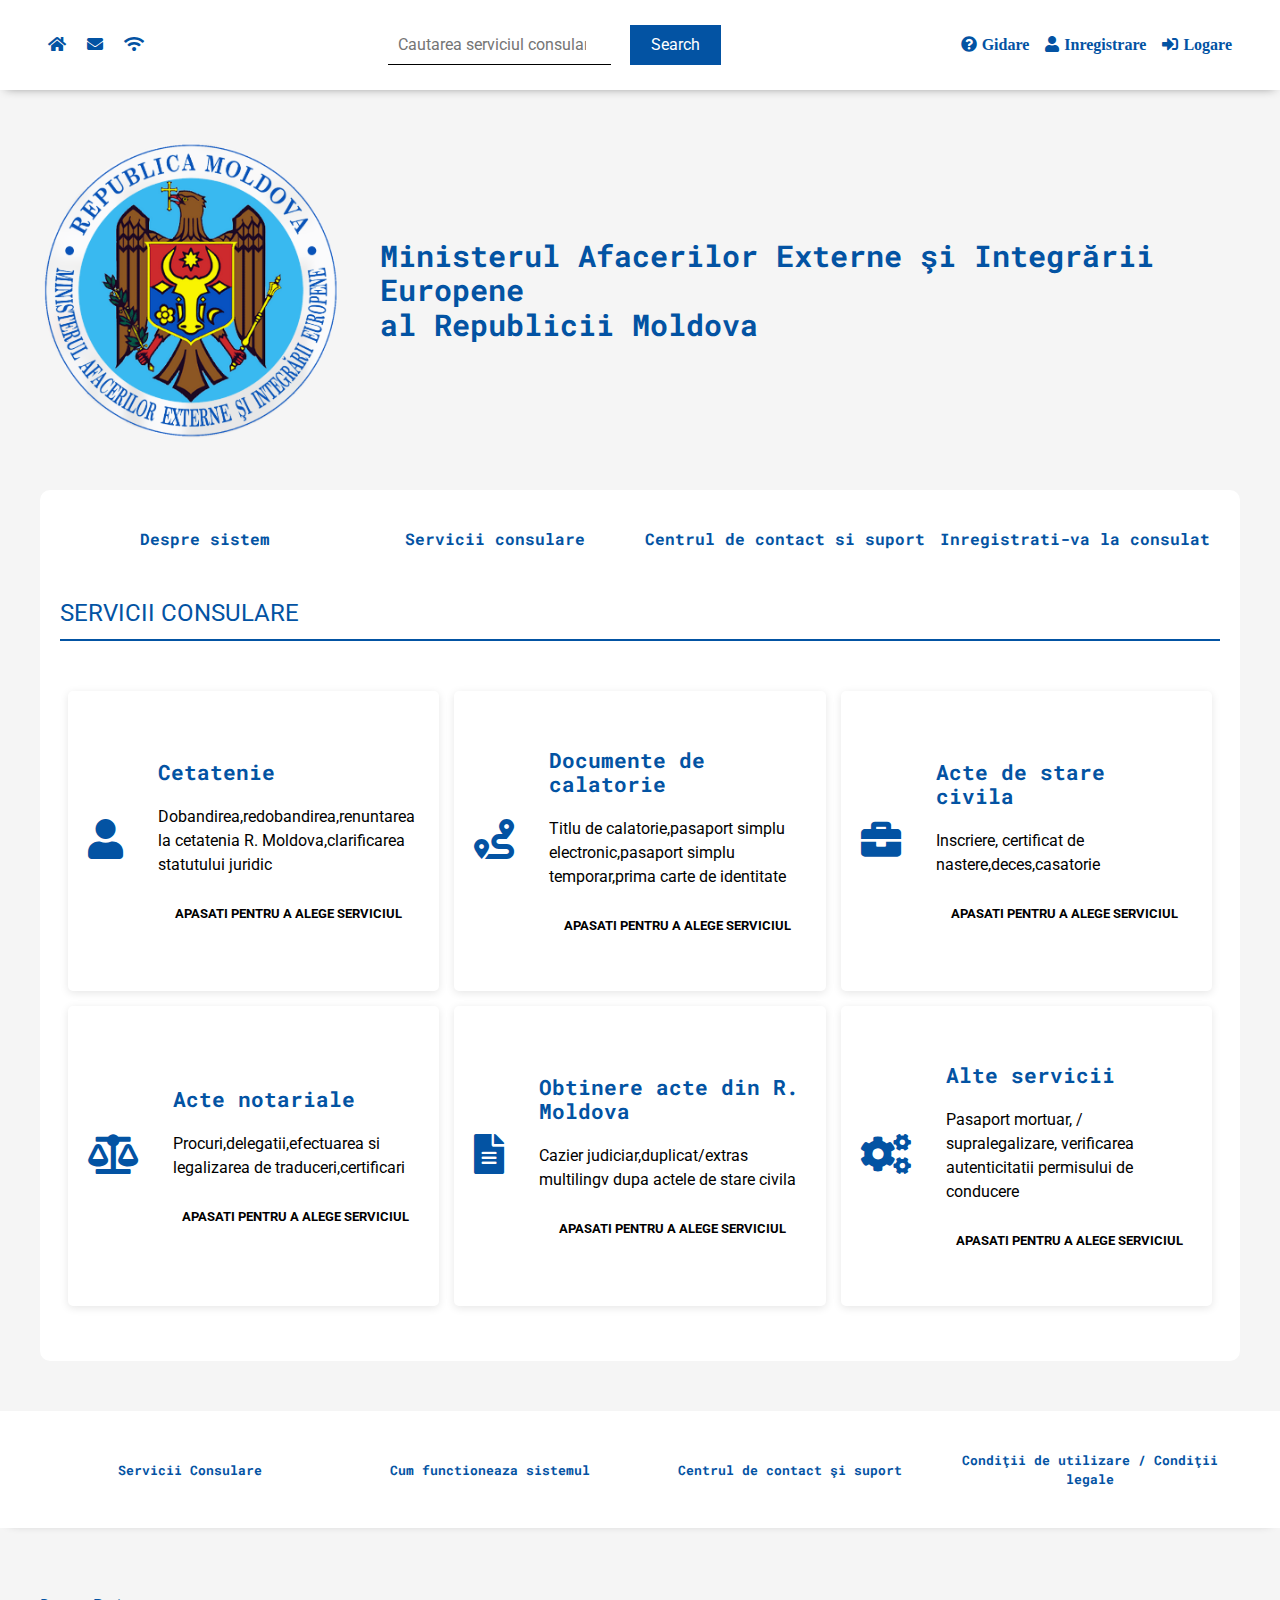
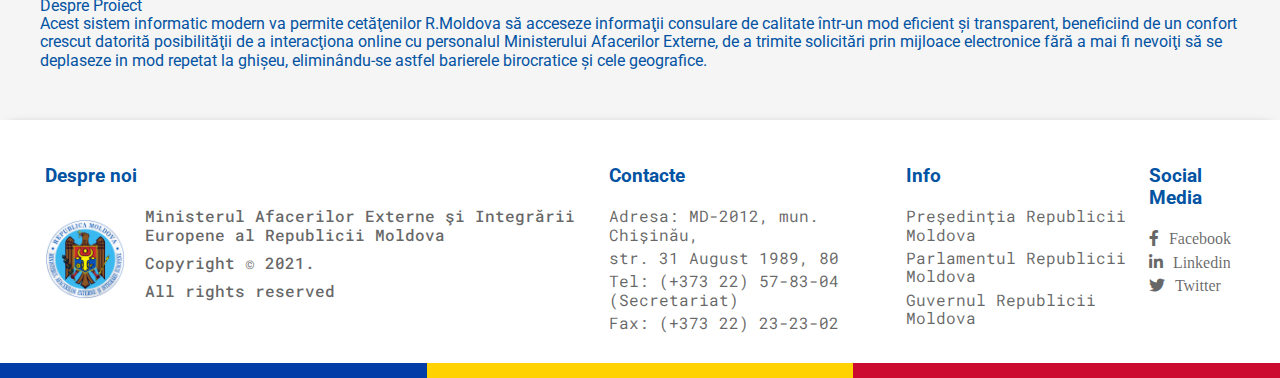
==== commit 74927aae: "Need Fix about section" ====
--- a/index.html
+++ b/index.html
@@ -851,6 +851,46 @@
         </div> <!-- container close -->
     </section> <!-- service close -->
 
+    <section class="section" id="bottom_nav">
+        <div class="container">
+            <ul class="service__nav-ul">
+                <li class="service__nav-item">
+                    <a class="service__nav-link" href="#">Servicii Consulare</a>
+                </li>
+                <li class="service__nav-item">
+                    <a class="service__nav-link" href="#">Cum functioneaza sistemul</a>
+                </li>
+                <li class="service__nav-item">
+                    <a class="service__nav-link" href="#">Centrul de contact şi suport</a>
+                </li>
+                <li class="service__nav-item">
+                    <a class="service__nav-link" href="#">Condiţii de utilizare / Condiţii legale</a>
+                </li>
+            </ul>
+        </div> <!-- container close-->
+    </section> <!-- bottom_nav close-->
+
+    <section class="section" id="about">
+        <div class="container">
+            <div class="about__wrapper">
+                <div class="about__col about--left">
+                    <img class="about_col-img" src="img/" alt="">
+                    <div class="about_col-text">Despre Proiect</div>
+                </div>
+                <div class="about__col about--right">
+                    <p>
+                        Acest sistem informatic modern va permite cetăţenilor R.Moldova să acceseze informaţii consulare de calitate într-un mod eficient şi transparent, beneficiind de un confort crescut datorită posibilităţii de a interacţiona online cu personalul Ministerului Afacerilor Externe, de a trimite solicitări prin mijloace electronice fără a mai fi nevoiţi să se deplaseze in mod repetat la ghişeu, eliminându-se astfel barierele birocratice şi cele geografice.
+                    </p>
+                </div>
+            </div>
+        </div>
+    </section> <!-- about close -->
+
+
+
+
+
+    
     <footer class="footer">
         <div class="container">
             <div class="footer__wrapper">
--- a/css/style.css
+++ b/css/style.css
@@ -372,7 +372,24 @@
 /* ### section services close ### */
 
 
-
+/* ### section bottom_nav  ### */
+#bottom_nav{
+    background-color: #fff;
+    padding: 40px 0;
+    box-shadow: 0 4px 10px -10px grey;
+}
+#bottom_nav a{
+    font-size: 0.8rem;
+}
+/* ### section bottom_nav close ### */
+
+
+/* ### section about  ### */
+
+
+
+
+/* ### section about close ### */
 
 
 
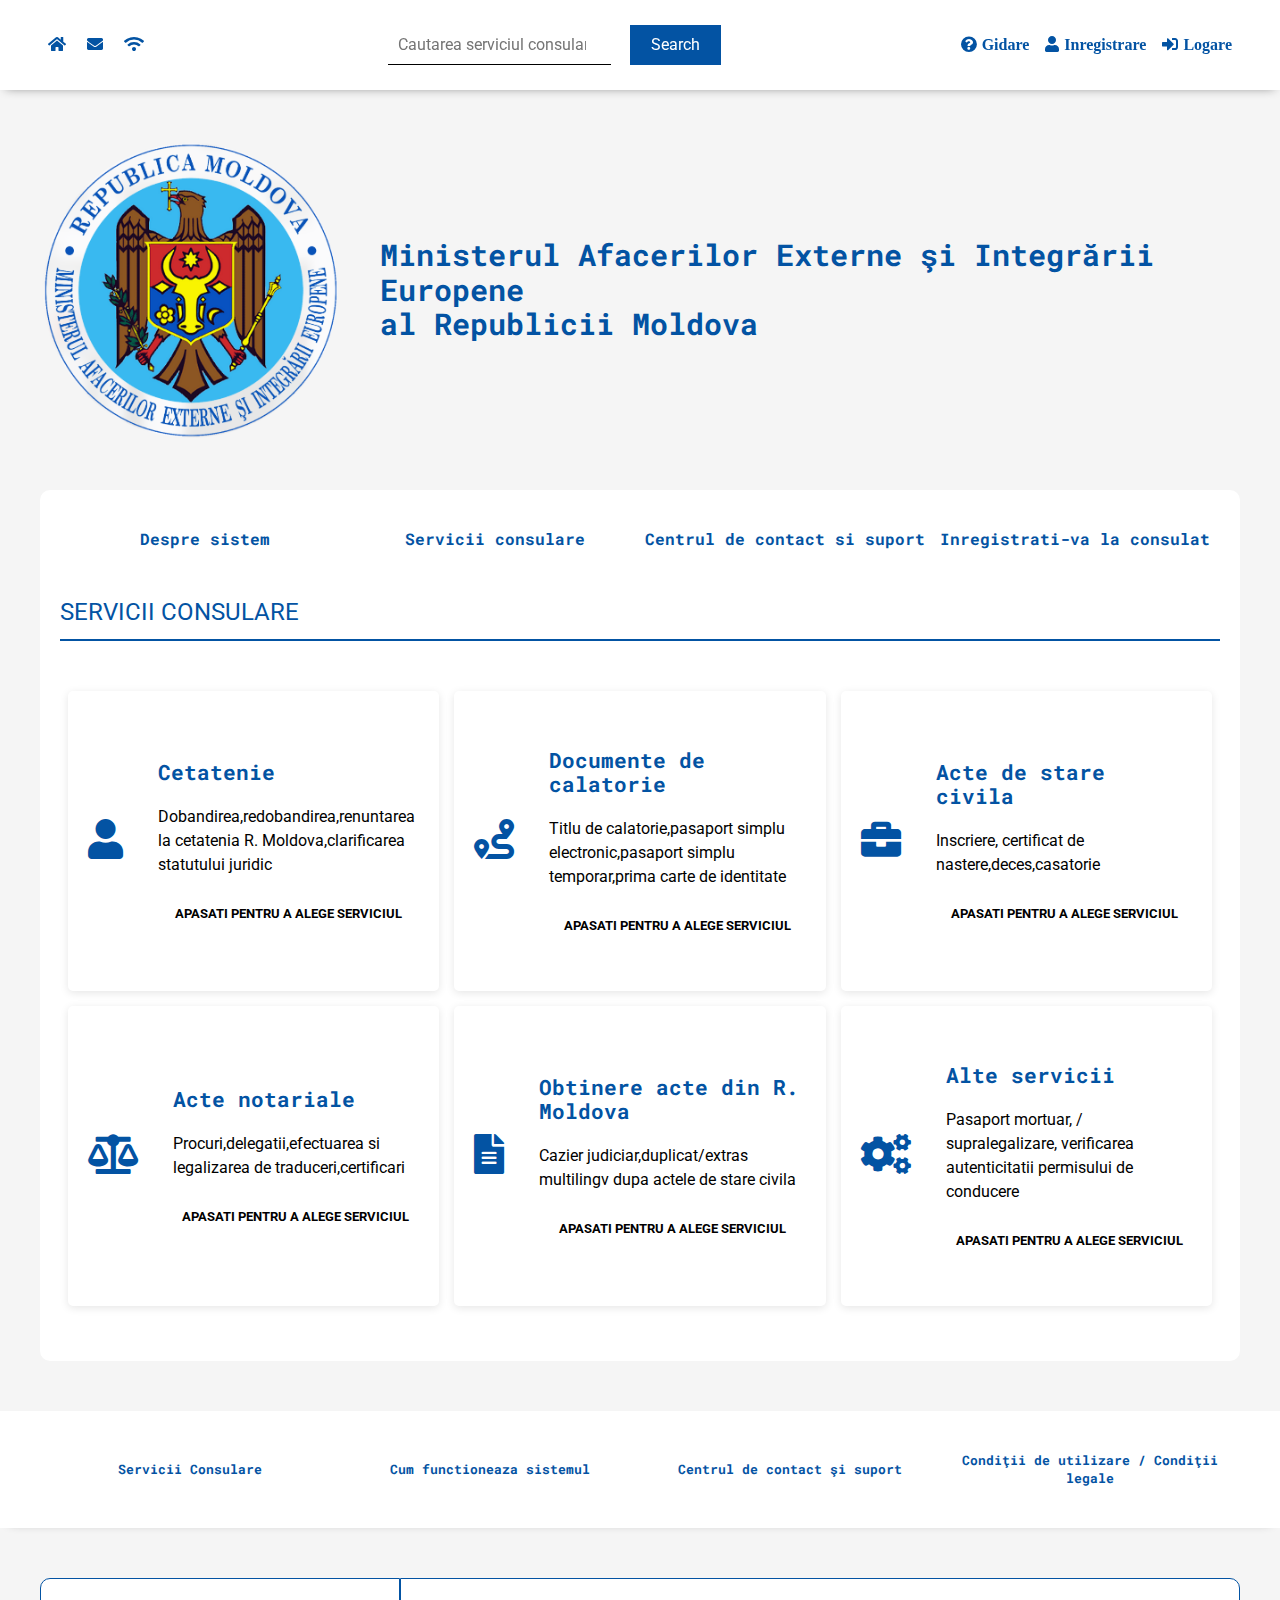
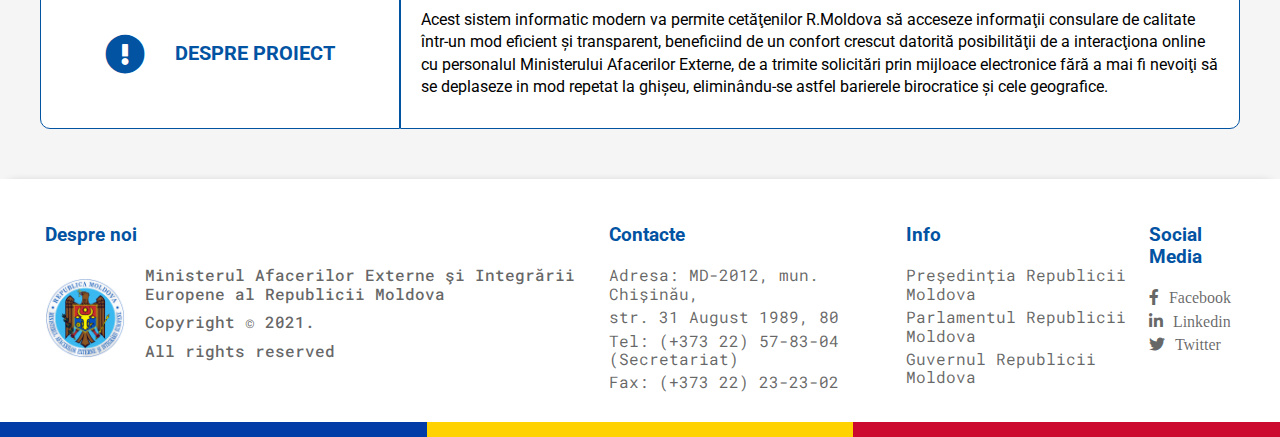
==== commit 9c2d6df1: "Main page" ====
--- a/index.html
+++ b/index.html
@@ -874,7 +874,7 @@
         <div class="container">
             <div class="about__wrapper">
                 <div class="about__col about--left">
-                    <img class="about_col-img" src="img/" alt="">
+                    <i class="fas fa-exclamation-circle"></i>
                     <div class="about_col-text">Despre Proiect</div>
                 </div>
                 <div class="about__col about--right">
@@ -886,11 +886,6 @@
         </div>
     </section> <!-- about close -->
 
-
-
-
-
-    
     <footer class="footer">
         <div class="container">
             <div class="footer__wrapper">
--- a/css/style.css
+++ b/css/style.css
@@ -10,7 +10,6 @@
     max-width: 1240px;
     margin: 0 auto;
 }
-
 
 /* ### navigation ### */
 .nav-bar {
@@ -19,7 +18,11 @@
     color: #0353a3;
     background-color: #fff;
 
-    /* position: fixed; */
+    position: fixed;
+    top: 0;
+    left: 0;
+    z-index: 1000px;
+    width: 100%;
 }
 
 .nav-bar__ul {
@@ -88,6 +91,10 @@
 
 
 /* ### section header logo ### */
+#banner{
+    margin-top: 140px;
+}
+
 .section {
     margin-top: 50px;
     margin-bottom: 50px;
@@ -120,12 +127,6 @@
 
 
 /* ### section services close ### */
-.section {
-}
-
-#service{
-
-}
 .service-wrapper {
     width: 100%;
     padding: 40px 20px;
@@ -385,21 +386,55 @@
 
 
 /* ### section about  ### */
-
-
-
-
+.about__wrapper {
+    display: flex;
+    justify-content: center;
+}
+
+.about__wrapper i{
+    font-size: 40px;
+    margin-right: 30px;
+}
+
+.about__col {
+    display: flex;
+}
+
+.about--left {
+    width: 30%;
+    padding: 20px;
+    background-color: #fff;
+
+    display: flex;
+    justify-content: center;
+    align-items: center;
+
+    border: 1px solid #0353a3;
+    border-top-left-radius: 10px;
+    border-bottom-left-radius: 10px;
+}
+
+.about_col-text {
+    font-size: 20px;
+    font-weight: 700;
+    text-transform: uppercase;
+}
+.about--right {
+    width: 70%;
+    padding: 30px 20px;
+    color: rgba(0, 0, 0, 1);
+    line-height: 1.4;
+    background-color: #fff;
+
+    display: flex;
+    justify-content: center;
+    align-items: center;
+
+    border: 1px solid #0353a3;
+    border-top-right-radius: 10px;
+    border-bottom-right-radius: 10px;
+}
 /* ### section about close ### */
-
-
-
-
-
-
-
-
-
-
 
 
 /* ### footer ### */
@@ -425,7 +460,6 @@
     width: 53%;
     display: flex;
     justify-content: space-between;
-
 }
 
 .footer__item {
@@ -446,13 +480,11 @@
     display: flex;
     justify-content: center;
     align-items: center;
-
 }
 
 .footer--logo{
     width: 80px;
     height: auto;
-
     margin-right: 20px;
 }
 
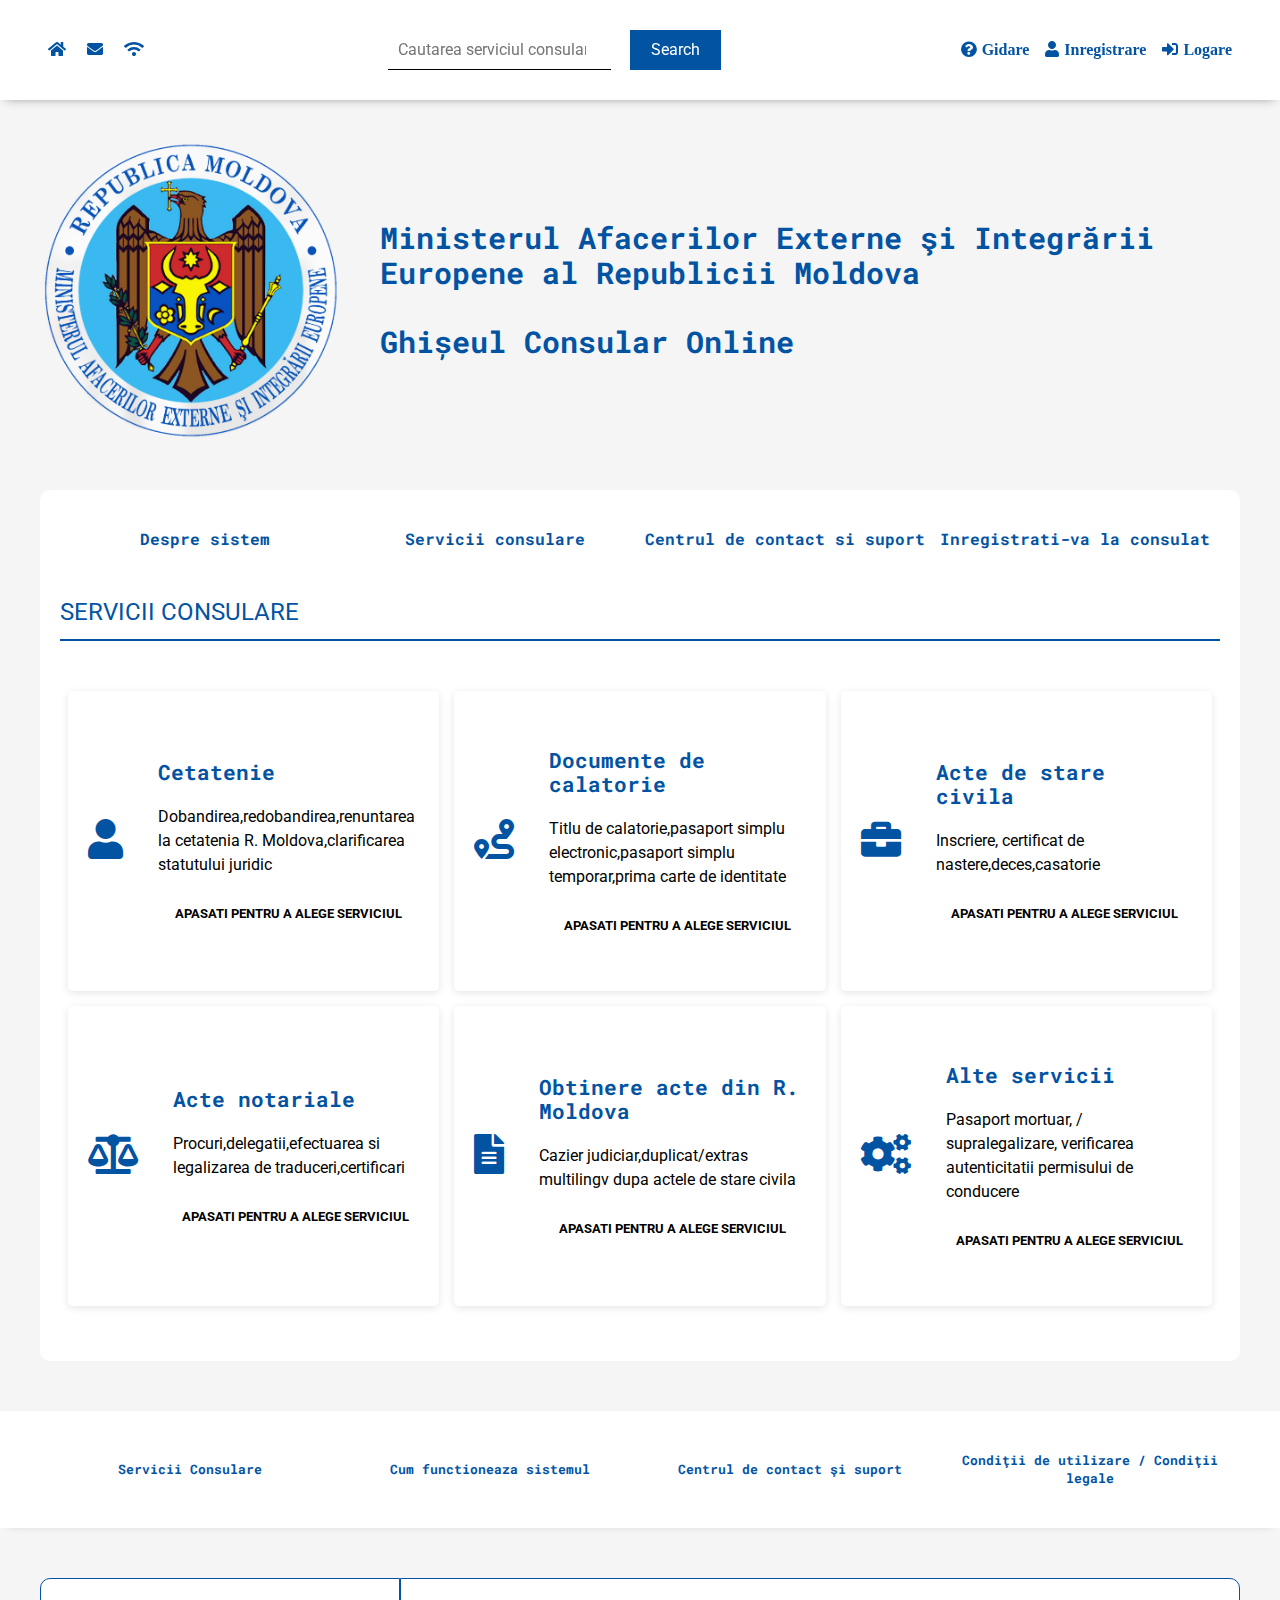
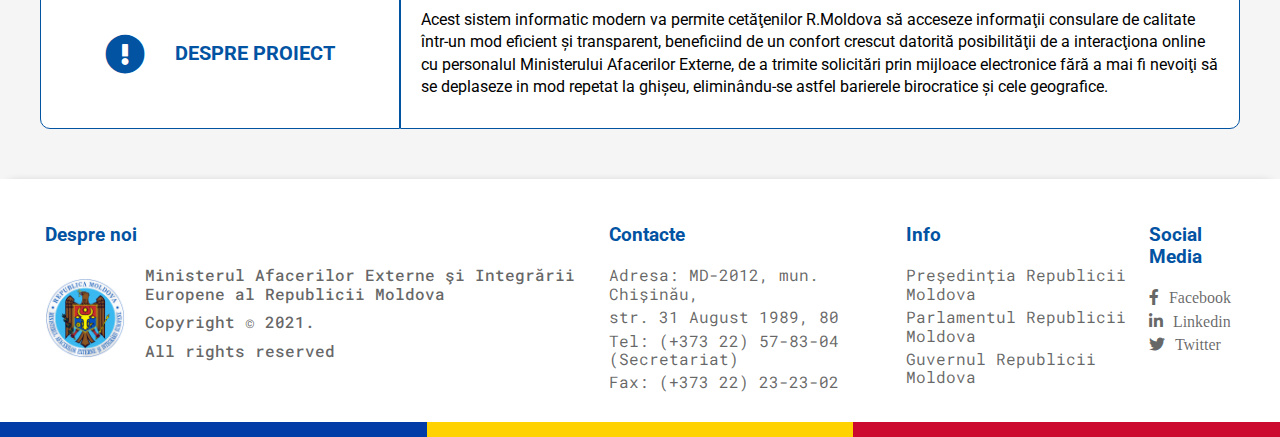
==== commit 5a551651: "Need add Login/Register" ====
--- a/index.html
+++ b/index.html
@@ -31,10 +31,10 @@
                     <li class="nav-bar__item">
                         <ul class="nav-bar__sub-ul">
                             <li class="nav-bar__sub-item">
-                                <a href="#" class="nav-bar__sub-link"><i class="fas fa-home"></i></a>
+                                <a href="index.html" class="nav-bar__sub-link"><i class="fas fa-home"></i></a>
                             </li>
                             <li class="nav-bar__sub-item">
-                                <a href="#" class="nav-bar__sub-link"><i class="fas fa-envelope"></i></a>
+                                <a href="contact.html" class="nav-bar__sub-link"><i class="fas fa-envelope"></i></a>
                             </li>
                             <li class="nav-bar__sub-item">
                                 <a href="#" class="nav-bar__sub-link"><i class="fas fa-wifi"></i></a>
@@ -51,7 +51,8 @@
                     <li class="nav-bar__item">
                         <ul class="nav-bar__sub-ul">
                             <li class="nav-bar__sub-item">
-                                <a href="#" class="nav-bar__sub-link"><i class="fas fa-question-circle">Gidare</i></a>
+                                <a href="howWork.html" class="nav-bar__sub-link"><i
+                                        class="fas fa-question-circle">Gidare</i></a>
                             </li>
                             <li class="nav-bar__sub-item">
                                 <a href="#" class="nav-bar__sub-link"><i class="fas fa-user">Inregistrare</i></a>
@@ -72,7 +73,8 @@
                 <a class="head-logo__link" href="index.html">
                     <img class="main-logo" src="img/MAE Moldova.png"
                         alt="Ministerul Afacerilor Externe şi Integrării Europene al Republicii Moldova">
-                    <div>Ministerul Afacerilor Externe şi Integrării Europene <br> al Republicii Moldova</div>
+                    <div>Ministerul Afacerilor Externe şi Integrării Europene al Republicii Moldova <br><br> Ghișeul
+                        Consular Online</div>
                 </a>
             </div>
         </div>
@@ -84,13 +86,13 @@
                 <div class="service__nav-info">
                     <ul class="service__nav-ul">
                         <li class="service__nav-item">
-                            <a class="service__nav-link" href="#">Despre sistem</a>
+                            <a class="service__nav-link" href="howWork.html">Despre sistem</a>
                         </li>
                         <li class="service__nav-item">
-                            <a class="service__nav-link" href="#">Servicii consulare</a>
+                            <a class="service__nav-link" href="#service">Servicii consulare</a>
                         </li>
                         <li class="service__nav-item">
-                            <a class="service__nav-link" href="#">Centrul de contact si suport</a>
+                            <a class="service__nav-link" href="contact.html">Centrul de contact si suport</a>
                         </li>
                         <li class="service__nav-item">
                             <a class="service__nav-link" href="#">Inregistrati-va la consulat</a>
@@ -100,9 +102,6 @@
                 <div class="service__title">Servicii Consulare <br>
                     <hr>
                 </div>
-
-
-
                 <div class="modal-wrapper">
                     <div class="modal__inner">
                         <div class="modal__item">
@@ -855,16 +854,16 @@
         <div class="container">
             <ul class="service__nav-ul">
                 <li class="service__nav-item">
-                    <a class="service__nav-link" href="#">Servicii Consulare</a>
+                    <a class="service__nav-link" href="#service">Servicii Consulare</a>
                 </li>
                 <li class="service__nav-item">
-                    <a class="service__nav-link" href="#">Cum functioneaza sistemul</a>
+                    <a class="service__nav-link" href="howWork.html">Cum functioneaza sistemul</a>
                 </li>
                 <li class="service__nav-item">
-                    <a class="service__nav-link" href="#">Centrul de contact şi suport</a>
+                    <a class="service__nav-link" href="contact.html">Centrul de contact şi suport</a>
                 </li>
                 <li class="service__nav-item">
-                    <a class="service__nav-link" href="#">Condiţii de utilizare / Condiţii legale</a>
+                    <a class="service__nav-link" href="terms.html">Condiţii de utilizare / Condiţii legale</a>
                 </li>
             </ul>
         </div> <!-- container close-->
@@ -879,7 +878,11 @@
                 </div>
                 <div class="about__col about--right">
                     <p>
-                        Acest sistem informatic modern va permite cetăţenilor R.Moldova să acceseze informaţii consulare de calitate într-un mod eficient şi transparent, beneficiind de un confort crescut datorită posibilităţii de a interacţiona online cu personalul Ministerului Afacerilor Externe, de a trimite solicitări prin mijloace electronice fără a mai fi nevoiţi să se deplaseze in mod repetat la ghişeu, eliminându-se astfel barierele birocratice şi cele geografice.
+                        Acest sistem informatic modern va permite cetăţenilor R.Moldova să acceseze informaţii consulare
+                        de calitate într-un mod eficient şi transparent, beneficiind de un confort crescut datorită
+                        posibilităţii de a interacţiona online cu personalul Ministerului Afacerilor Externe, de a
+                        trimite solicitări prin mijloace electronice fără a mai fi nevoiţi să se deplaseze in mod
+                        repetat la ghişeu, eliminându-se astfel barierele birocratice şi cele geografice.
                     </p>
                 </div>
             </div>
@@ -964,7 +967,7 @@
         </div> <!-- flag close -->
     </footer> <!-- footer-flag close -->
 
-
+    <script src="https://ajax.googleapis.com/ajax/libs/jquery/3.6.0/jquery.min.js"></script>
     <script src="js/main.js"></script>
 </body>
 
--- a/css/style.css
+++ b/css/style.css
@@ -14,7 +14,7 @@
 /* ### navigation ### */
 .nav-bar {
     box-shadow: 0 4px 10px -6px grey;
-    padding: 25px 0;
+    padding: 30px 0;
     color: #0353a3;
     background-color: #fff;
 
@@ -23,7 +23,24 @@
     left: 0;
     z-index: 1000px;
     width: 100%;
-}
+
+    transition: all .2s linear;
+}
+
+.nav--toTop{
+    padding: 10px 0;
+    background-color: rgba(255, 255, 255, 0.7);
+}
+
+.nav--toTop .search-input{
+    background-color: transparent;
+}
+
+.nav--toTop:hover{
+    padding: 30px 0;
+    background-color: #fff;
+}
+
 
 .nav-bar__ul {
     display: flex;
@@ -541,3 +558,285 @@
     background-color: #CC0A2F;
 }
 /* ### footer close ### */
+
+
+
+/* ### howWork Page ### */
+/* Tutorial style */
+
+.about--tutorial{
+    justify-content: start;
+}
+.tutorial-items {
+    display: flex;
+    flex-direction: column;
+    justify-content: start;
+
+    margin-left: 30px;
+}
+
+.tutorial-link {
+    font-size: 1.1rem;
+    line-height: 2;
+    color: rgba(0, 0, 0, 0.6);
+
+    transition: all .2s linear;
+}
+
+.tutorial-link:hover{
+    color: rgba(0, 0, 0, 1);
+}
+
+
+/* ### Cum functioneaza sistemul ### */
+.service-wrapper--how-work .service__title{
+    font-family: 'Roboto Mono', monospace;
+    font-weight: 700;
+    text-align: center;
+    margin-top: 40px;
+}
+
+.infotext p , .infotext h3 ,.acceslist{
+    font-size: 1rem;
+    line-height: 1.65rem;
+
+    margin-right:30px;
+    margin-left:30px;
+    color:#333;
+}
+.infotext p{
+    line-height: 2;
+}
+.infotext h3{
+    line-height: 4;
+}
+/* ### howWork Page close ### */
+
+
+
+/* ### terms Page ### */
+.choicee{       
+    font-size: 1rem;
+    font-style: italic;
+    padding: 20px 15px;
+    border: 1px #bce8f1 solid;
+    border-radius: 5px;
+    color: rgba(0, 0, 0, 0.6);
+
+    margin: 20px 0;
+}
+
+.container22{
+    margin-left:30px;
+    margin-right:30px;
+    border:1px #ccc solid;
+    overflow:scroll;
+    height:400px;
+}
+.container22 h4{
+    margin-left: 10px;   
+    font-size: 1.1rem;
+    line-height: 3;
+    color: #333;
+}
+
+.container22 h5{
+    font-size: 0.85rem;
+    font-style: italic;
+    margin: 10px 0 10px 10px;
+    color: rgba(0, 0, 0, 1);
+
+}
+
+.container22 p   {
+    margin-left: 14px;
+    color: rgba(0, 0, 0, 0.6);
+    font-size: 0.95rem;
+    line-height: 1.4;
+}
+
+.container22 ul, .container22 ol{
+    list-style-type: circle !important;
+}
+
+.container22 ul li, .container22 ol li{
+    margin-left: 20px;
+    margin-bottom: 10px;
+    color: #333;
+}
+
+.container22 ul li::before, .container22 ol li::before{
+    content: "-";
+    display: inline-block;
+    margin-right: 10px;
+}
+
+.container22_title{
+    background:#F5F5F5;
+    padding: 15px 5px;
+    border-bottom:1px #ccc solid;
+ 
+}
+
+/* ### terms Page ### */
+
+
+/* ### Contact ### */
+.contact__wrapper {
+    display: flex;
+    flex-wrap: wrap;
+    justify-content: space-around;
+    width: 100%;
+
+    margin-top: 60px;
+    margin-bottom: 50px;
+}
+
+.contact__col {
+    width: calc(50% - 30px);
+}
+
+.contact__info {
+    font-family: 'Roboto Mono', monospace;
+    font-weight: 500;
+}
+
+.contact__info p{
+    color: rgba(0, 0, 0, 0.6);
+}
+
+.contact__title {
+    font-family: 'Roboto Mono', monospace;
+    font-weight: 600;
+    font-size: 1.25rem;
+    margin-bottom: 10px;
+}
+
+.contact__title p{
+    margin: 20px 0;
+}
+
+.contact__date {
+    font-size: 1rem;
+    margin-top: 20px;
+}
+
+.contact__date-row {
+    display: flex;
+    align-items: center;
+    margin-top: 20px;
+}
+
+.date-icon {
+    width: 40px;
+    height: 100%;
+
+    display: flex;
+    justify-content: start;
+    align-items: center;
+
+    font-size: 1.1rem;
+    color: #0353a3;
+}
+
+.contact__pers-info {
+    font-family: 'Roboto Mono', monospace;
+    font-size: 1rem;
+}
+
+.contact__pers-head {
+    font-weight: 700;
+    letter-spacing: 3px;
+    margin-bottom: 5px;
+}
+
+.contact__pers-date {
+    
+    color:rgba(0, 0, 0, 0.6);
+    font-style: italic;
+}
+
+.form-row {
+    display: flex;
+    justify-content: space-between;
+    flex-wrap: wrap;
+}
+
+.form-input{
+    width: 100%;
+    padding: 15px 20px;
+    margin-top: 20px;
+
+    border: 1px solid rgba(0, 0, 0, 0.6);
+    
+}
+.form-input--50{
+    width: calc(50% - 10px);
+}
+
+#contactMessage{
+    resize: vertical;
+    min-height: 80px;
+    height: 100px;
+}
+
+.form-input::placeholder{
+    font-family: 'Roboto Mono', monospace;
+    font-size: 0.9rem;
+    letter-spacing: 1px;
+    color: rgba(0, 0, 0, 0.6);
+
+}
+
+.form-input:focus{
+    outline: none;
+    border: 1px solid #0b67c3;
+    color: rgba(0, 0, 0, 1);
+
+}
+
+.send-btn{
+    outline: none;
+    font-family: 'Roboto Mono', monospace;
+    text-transform: uppercase;
+    font-weight: 700;
+    margin-top: 10px;
+    padding: 10px 50px;
+    background-color: #0353a3;
+    color: #fff;
+    border: 1px solid transparent;
+    cursor: pointer;
+
+    transition: all .2s linear;
+}
+
+.send-btn:hover{ 
+    background-color: transparent;
+    color: #0353a3;
+    border: 1px solid #0353a3; 
+}
+
+.send-btn:active{
+    color: rgba(0, 0, 0, 0.6);
+    text-decoration: underline;
+    border: 1px solid rgba(0, 0, 0, 0.6);
+}
+
+.more-info{
+    margin-top: 20px;
+}
+
+.more-info a{
+    color: rgba(0, 0, 0, 0.6);
+    font-size: 0.95rem;
+    font-weight: 400;
+    font-style: italic;
+
+    transition: all .2s linear;
+}
+
+.more-info a:hover{
+    color: rgba(0, 0, 0, 1);
+    text-decoration: underline;
+}
+/* ### Contact page close ### */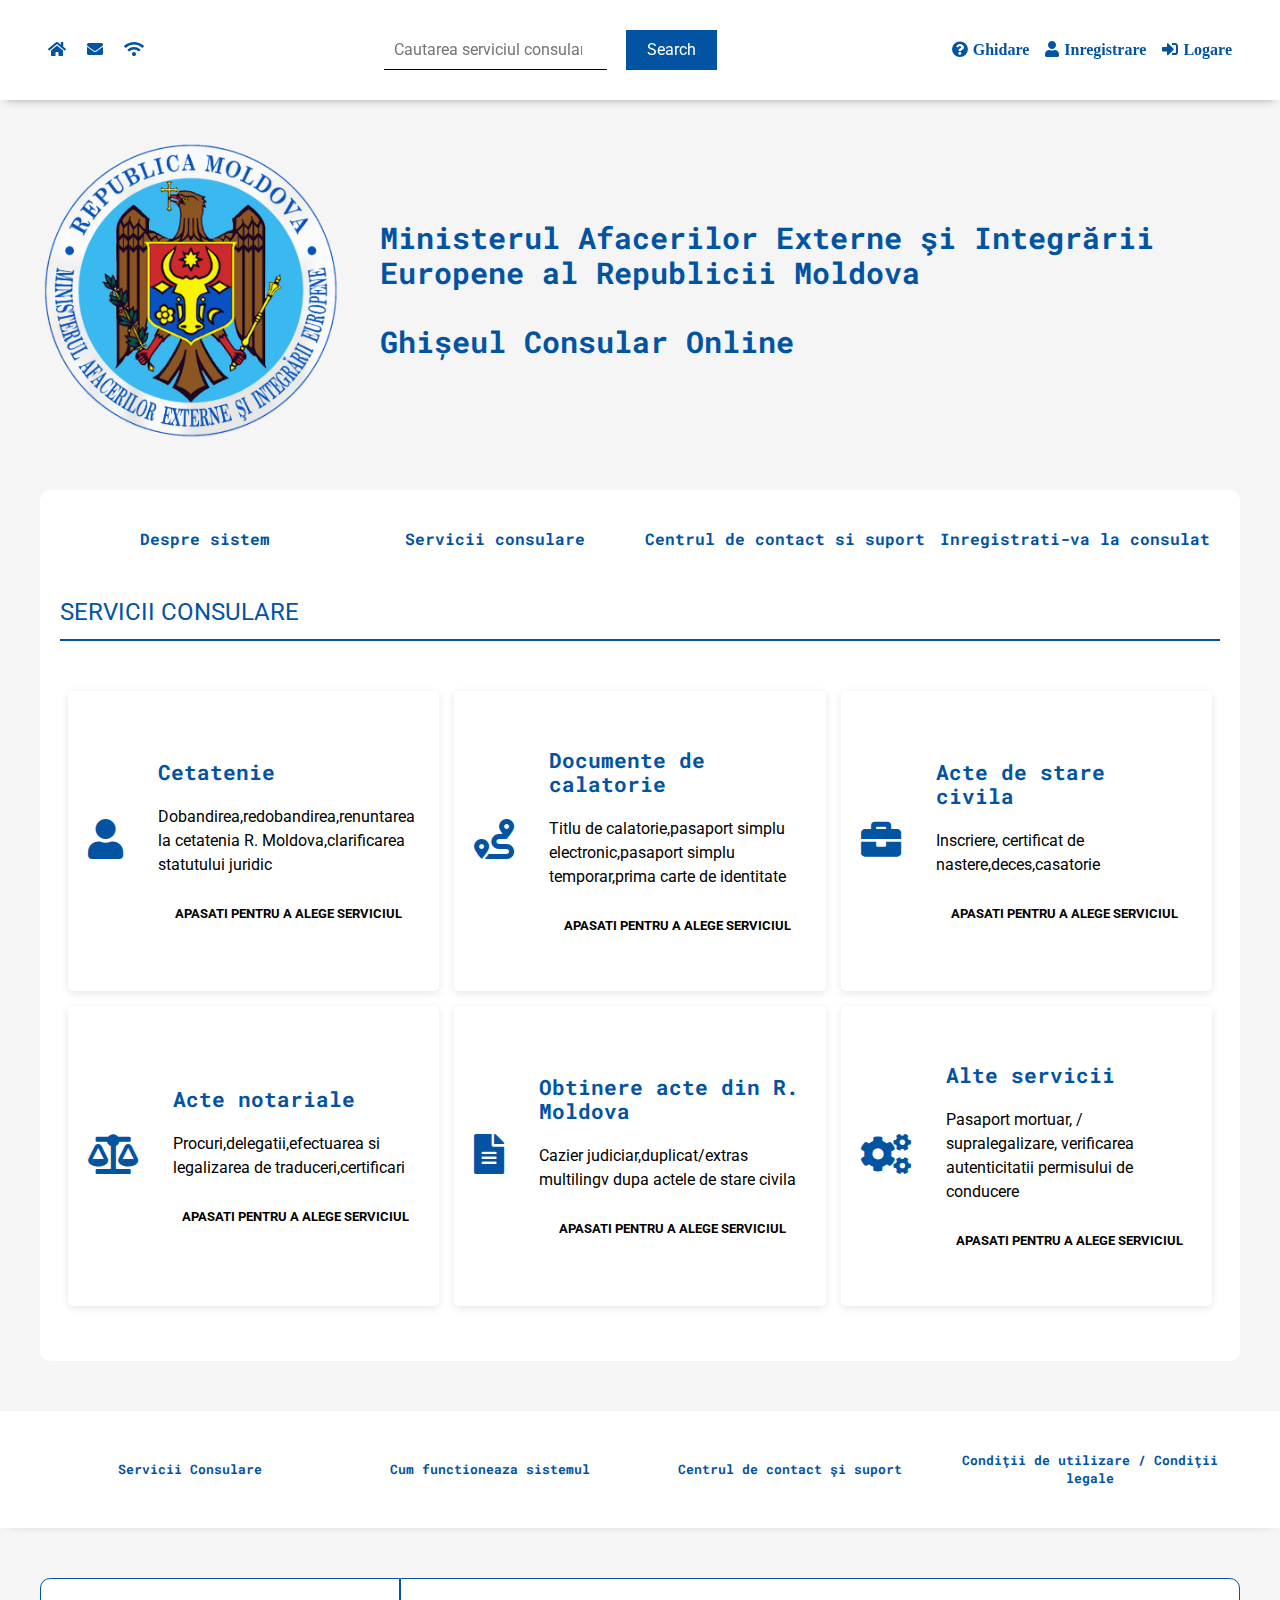
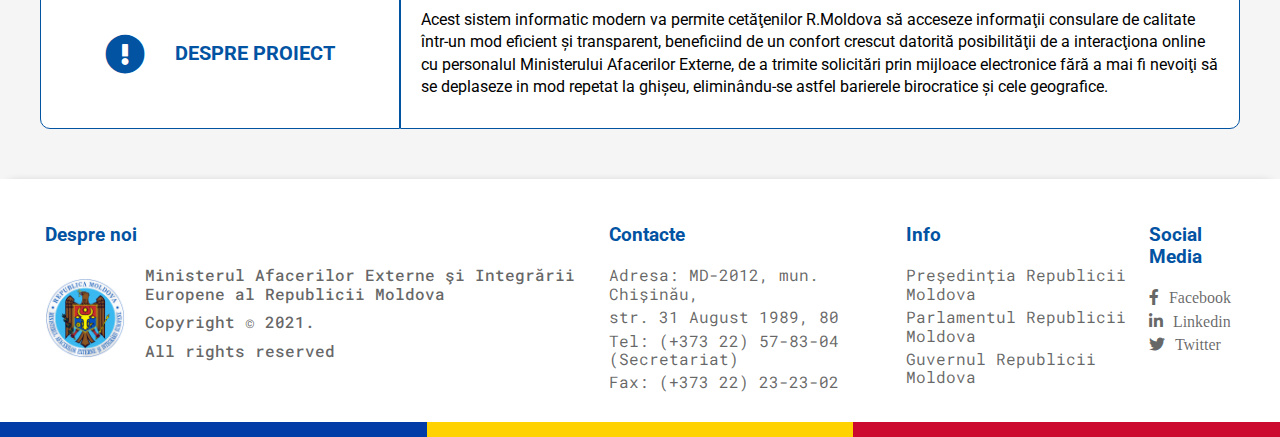
==== commit fd30239f: "Need add input forms" ====
--- a/index.html
+++ b/index.html
@@ -52,13 +52,13 @@
                         <ul class="nav-bar__sub-ul">
                             <li class="nav-bar__sub-item">
                                 <a href="howWork.html" class="nav-bar__sub-link"><i
-                                        class="fas fa-question-circle">Gidare</i></a>
+                                        class="fas fa-question-circle">Ghidare</i></a>
                             </li>
                             <li class="nav-bar__sub-item">
-                                <a href="#" class="nav-bar__sub-link"><i class="fas fa-user">Inregistrare</i></a>
+                                <a href="register.php" class="nav-bar__sub-link"><i class="fas fa-user">Inregistrare</i></a>
                             </li>
                             <li class="nav-bar__sub-item">
-                                <a href="#" class="nav-bar__sub-link"><i class="fas fa-sign-in-alt">Logare</i></a>
+                                <a href="login.php" class="nav-bar__sub-link"><i class="fas fa-sign-in-alt">Logare</i></a>
                             </li>
                         </ul>
                     </li>
--- a/css/style.css
+++ b/css/style.css
@@ -678,6 +678,79 @@
  
 }
 
+  
+.forcontinue{
+    margin-top:40px;
+    margin-left:30px;
+    margin-right:30px;
+    border: 1px #ccc solid;
+}
+
+
+
+.forcontinue ul li{
+    margin-left: 70px;
+}
+ 
+.checktermeni{
+    margin: 20px 30px;
+
+    
+}
+ 
+.checktermeni label{
+    margin-left:20px;
+
+}
+#vedere{
+    font-size: 15px;
+    font-weight:bold;
+}
+
+.choiceee{
+    font-size: 16px;
+    padding:5px;
+    border:2px #ebccd1 solid;
+    border-radius:4px;
+    color:#a94442;
+    margin-left:50px;
+    margin-right:50px;
+}
+.container222_title{
+    background:#F5F5F5;
+
+    padding-top:20px;
+    padding-bottom:20px;
+    border-bottom:1px #ccc solid;
+    border-top:1px #ccc solid;
+    text-align:center;
+}
+.container222_title a{
+    text-decoration:none;
+    font-size:18px;
+    color:#1f3d5d;
+}
+.container222_title a:hover{
+    color:#337ab7;
+}
+
+span input{
+    width:100px;
+    height:45px;
+    margin-right:10px;
+    color:#fff;
+    background-color: #5cb85c;
+    border-color: #4cae4c;
+    border-radius:8px;
+    cursor:pointer;
+    font-size:18px;
+}
+
+span input:hover{
+    background-color:#5ace5a;
+}
+
+
 /* ### terms Page ### */
 
 
@@ -839,4 +912,257 @@
     color: rgba(0, 0, 0, 1);
     text-decoration: underline;
 }
-/* ### Contact page close ### */+/* ### Contact page close ### */
+
+
+
+/* ### LOGIN PAGE PHP ### */
+.box_wrapper{
+    width: 100%;
+    padding: 40px 20px;
+    border-radius: 10px;
+    background-color: #fff;
+    color:rgba(0, 0, 0, 1);
+}
+
+.box_wrapper hr{
+    background-color: #0353a3;
+    height: 2px;
+    border: none;
+}
+
+.box_wrapper-title{
+    font-family: 'Roboto Mono', monospace;
+    font-weight: 700;
+    text-align: center;
+    font-size: 1.5rem;
+    text-transform: uppercase;
+    color: #0353a3;
+
+    margin-top: 40px;
+}
+
+.input_wrapper {
+    display: flex;
+    justify-content: space-between;
+    flex-wrap: wrap;
+    
+    width: 100%;
+    margin-top: 40px;
+}
+.input__col {
+    width: 49%;
+    display: flex;
+    flex-direction: column;
+}
+
+#input-form{
+    padding: 20px;
+    border: 1px solid #0353a3;
+    border-radius: 5px;
+
+}
+
+.input-line {
+    display: flex;
+    flex-direction: column  
+}
+
+.label-info{
+    margin-top: 20px;
+    font-weight: 700;
+    font-size: 0.9rem;
+}
+
+.data-inp{
+    width: 100%;
+
+    padding: 10px 15px;
+    margin-top: 10px;
+    border: 1px solid rgba(0, 0, 0, 0.6);
+    border-radius: 5px;
+}
+
+.data-inp::placeholder{
+    font-family: 'Roboto Mono', monospace;
+    font-size: 0.9rem;
+    letter-spacing: 1px;
+    color: rgba(0, 0, 0, 0.6);
+}
+
+.submit-data{
+    width: 100%;
+
+    background-color: #0353a3;
+    color: #fff;
+    padding: 10px 20px;
+    margin-top: 20px;
+    border: 1px solid transparent;
+    cursor: pointer;
+    transition: all .2s linear;
+}
+
+.submit-data:hover{
+    color: #0353a3;
+    background-color: transparent;
+    border: 1px solid #0353a3;
+}
+
+.panel-box {
+    margin-bottom: 20px;
+    padding: 20px;
+    border: 1px solid #0353a3;
+    border-radius: 5px;
+}
+.panel__title {
+    text-transform: uppercase;
+    font-size: 1rem;
+    color: #0353a3;
+    margin-bottom: 10px;
+}
+.panel__text {
+    font-size: 0.95rem;
+    color: rgba(0, 0, 0, 0.6);
+    font-style: italic;
+}
+.panel__btn {
+    display: block;
+    text-align: center;
+    width: 100%;
+
+    background-color: #0353a3;
+    color: #fff;
+    padding: 10px 20px;
+    margin-top: 20px;
+    border: 1px solid transparent;
+    cursor: pointer;
+    transition: all .2s linear;
+}
+
+.panel__btn:hover{
+    color: #0353a3;
+    background-color: transparent;
+    border: 1px solid #0353a3;
+}
+
+.checkbox--line{
+    display: flex;
+    align-items: center;
+    flex-direction: row;
+
+    margin-top: 20px;
+}
+
+.checkbox--line label{
+    margin-top: 0;
+    margin-left: 10px;
+}
+
+/* ### LOGIN PAGE PHP close ### */
+
+
+
+
+
+/* ### DOSAR PAGE PHP ### */
+.box__scroll{
+    width: 100%;
+    height: 500px;
+    border: 1px #ccc solid;
+    overflow: scroll;
+
+    margin-top: 20px;
+    padding: 20px;
+}
+
+.doc__item{
+    margin-bottom: 40px;
+}
+
+.doc__box{
+    display: flex;
+    justify-content: space-between;
+    align-items: center;
+}
+
+.doc__left {
+    width: 70%;
+}
+
+
+.doc__list-item {
+    border: 1px solid #ccc;
+    padding: 5px 15px;
+    font-size: 0.95rem;
+    display: flex;
+}
+
+.doc__list-item>b{
+    display: flex;
+    justify-content: flex-end;
+    width: 35%;
+
+    text-align: right;
+    margin-right: 2%;
+    color: #004890;
+    font-weight: 400;
+}
+
+.doc__right {
+    width: 30%;
+    height: 100%;
+    padding: 11px;
+    border: 1px solid #ccc;
+
+    display: flex;
+    flex-direction: column;
+    align-items: center;
+    justify-content: center;
+}
+.doc__right div{
+    font-family: 'Roboto Mono', monospace;
+    color: #0353a3;
+    font-style: italic;
+    font-weight: 700;
+    
+    margin-bottom: 10px;
+}
+
+.doc__right b{
+    font-style: italic;
+}
+
+.doc__alert {
+    width: 90%;
+    margin: 10px auto; 
+    padding: 5px 20px;
+    border: 1px solid #0353a3;
+    border-radius: 5px;
+
+    text-align: center;
+}
+
+.doc__alert p{
+    font-style: normal;
+    color: rgba(0, 0, 0, 0.6);
+}
+
+.info-btn-row {
+    background-color: #f5f5f5;
+    padding: 15px;
+}
+
+.info-btn-row a{
+    width: 160px;
+    margin-top: 0;
+    font-size: 0.85rem;
+}
+
+.info-btn-row i::before{
+    margin-right: 10px;
+}
+.create-btn .panel__btn i::before{
+    margin-right: 10px;
+}
+
+/* ### DOSAR PAGE PHP close ### */